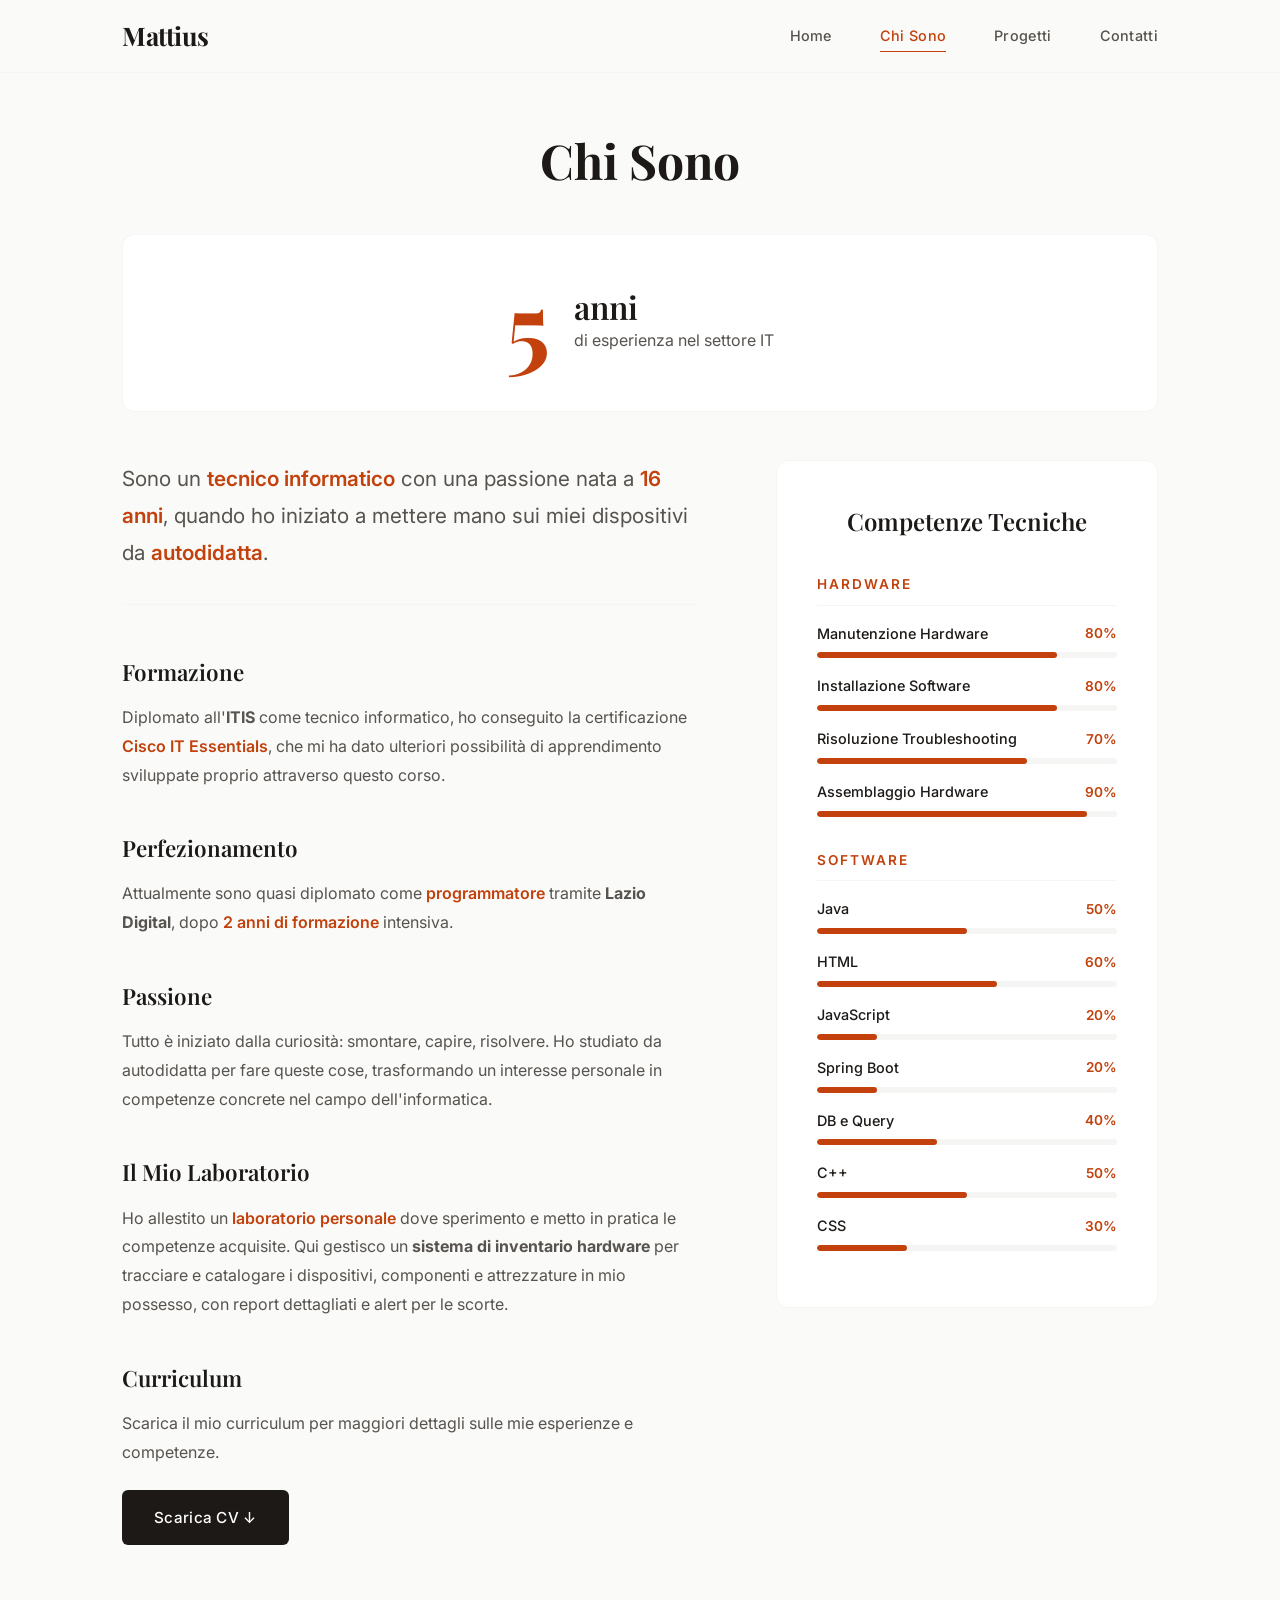
==== Portfolio_website/frontend/about.html @ 8f33f15b "First commit" ====
<!DOCTYPE html>
<html lang="it">
<head>
    <meta charset="UTF-8">
    <meta name="viewport" content="width=device-width, initial-scale=1.0">
    <title>Chi Sono | Mattia Verdinelli</title>
    <link rel="preconnect" href="https://fonts.googleapis.com">
    <link href="https://fonts.googleapis.com/css2?family=Inter:wght@300;400;500;600;700&family=Playfair+Display:wght@600;700&display=swap" rel="stylesheet">
    <link rel="stylesheet" href="css/main.css">
    <link rel="stylesheet" href="css/responsive.css">
</head>
<body>
    <!-- NAVBAR -->
    <nav class="navbar">
        <div class="nav-container">
            <a href="index.html" class="nav-logo">Mattius</a>
            
            <ul class="nav-menu">
                <li><a href="index.html" class="nav-link">Home</a></li>
                <li><a href="about.html" class="nav-link active">Chi Sono</a></li>
                <li><a href="projects.html" class="nav-link">Progetti</a></li>
                <li><a href="contact.html" class="nav-link">Contatti</a></li>
            </ul>
            
            <div class="hamburger">
                <span class="bar"></span>
                <span class="bar"></span>
                <span class="bar"></span>
            </div>
        </div>
    </nav>
    
    <!-- ABOUT PAGE -->
    <section class="about-page">
        <div class="container">
            <h1 class="page-title">Chi Sono</h1>
            
            <!-- ESPERIENZA IN EVIDENZA -->
            <div class="experience-highlight">
                <span class="experience-number">5</span>
                <div class="experience-text">
                    <span class="experience-years">anni</span>
                    <span class="experience-label">di esperienza nel settore IT</span>
                </div>
            </div>
            
            <div class="about-content">
                <div class="about-text">
                    <p class="about-lead">
                        Sono un <span class="accent">tecnico informatico</span> con una passione nata a <span class="accent">16 anni</span>, 
                        quando ho iniziato a mettere mano sui miei dispositivi da <span class="accent">autodidatta</span>.
                    </p>
                    
                    <div class="about-block">
                        <h3>Formazione</h3>
                        <p>
                            Diplomato all'<strong>ITIS</strong> come tecnico informatico, ho conseguito la certificazione 
                            <span class="accent">Cisco IT Essentials</span>, che mi ha dato ulteriori possibilità di apprendimento 
                            sviluppate proprio attraverso questo corso.
                        </p>
                    </div>
                    
                    <div class="about-block">
                        <h3>Perfezionamento</h3>
                        <p>
                            Attualmente sono quasi diplomato come <span class="accent">programmatore</span> tramite 
                            <strong>Lazio Digital</strong>, dopo <span class="accent">2 anni di formazione</span> intensiva.
                        </p>
                    </div>
                    
                    <div class="about-block">
                        <h3>Passione</h3>
                        <p>
                            Tutto è iniziato dalla curiosità: smontare, capire, risolvere. 
                            Ho studiato da autodidatta per fare queste cose, trasformando un interesse personale 
                            in competenze concrete nel campo dell'informatica.
                        </p>
                    </div>
                    
                    <div class="about-block">
                        <h3>Il Mio Laboratorio</h3>
                        <p>
                            Ho allestito un <span class="accent">laboratorio personale</span> dove sperimento e metto in pratica 
                            le competenze acquisite. Qui gestisco un <strong>sistema di inventario hardware</strong> 
                            per tracciare e catalogare i dispositivi, componenti e attrezzature in mio possesso, 
                            con report dettagliati e alert per le scorte.
                        </p>
                    </div>
                    
                    <div class="about-block about-block-cv">
                        <h3>Curriculum</h3>
                        <p>
                            Scarica il mio curriculum per maggiori dettagli sulle mie esperienze e competenze.
                        </p>
                        <a href="assets/documents/CV-Mattia-Verdinelli.pdf" class="btn btn-primary" download>
                            Scarica CV ↓
                        </a>
                    </div>
                </div>
                
                <!-- COMPETENZE CON BARRE -->
                <div class="skills-panel">
                    <h3 class="skills-title">Competenze Tecniche</h3>
                    
                    <div class="skills-category">
                        <h4>Hardware</h4>
                        
                        <div class="skill-item">
                            <div class="skill-header">
                                <span>Manutenzione Hardware</span>
                                <span class="skill-percent">80%</span>
                            </div>
                            <div class="skill-bar">
                                <div class="skill-fill" style="width: 80%;"></div>
                            </div>
                        </div>
                        
                        <div class="skill-item">
                            <div class="skill-header">
                                <span>Installazione Software</span>
                                <span class="skill-percent">80%</span>
                            </div>
                            <div class="skill-bar">
                                <div class="skill-fill" style="width: 80%;"></div>
                            </div>
                        </div>
                        
                        <div class="skill-item">
                            <div class="skill-header">
                                <span>Risoluzione Troubleshooting</span>
                                <span class="skill-percent">70%</span>
                            </div>
                            <div class="skill-bar">
                                <div class="skill-fill" style="width: 70%;"></div>
                            </div>
                        </div>
                        
                        <div class="skill-item">
                            <div class="skill-header">
                                <span>Assemblaggio Hardware</span>
                                <span class="skill-percent">90%</span>
                            </div>
                            <div class="skill-bar">
                                <div class="skill-fill" style="width: 90%;"></div>
                            </div>
                        </div>
                    </div>
                    
                    <div class="skills-category">
                        <h4>Software</h4>
                        
                        <div class="skill-item">
                            <div class="skill-header">
                                <span>Java</span>
                                <span class="skill-percent">50%</span>
                            </div>
                            <div class="skill-bar">
                                <div class="skill-fill" style="width: 50%;"></div>
                            </div>
                        </div>
                        
                        <div class="skill-item">
                            <div class="skill-header">
                                <span>HTML</span>
                                <span class="skill-percent">60%</span>
                            </div>
                            <div class="skill-bar">
                                <div class="skill-fill" style="width: 60%;"></div>
                            </div>
                        </div>
                        
                        <div class="skill-item">
                            <div class="skill-header">
                                <span>JavaScript</span>
                                <span class="skill-percent">20%</span>
                            </div>
                            <div class="skill-bar">
                                <div class="skill-fill" style="width: 20%;"></div>
                            </div>
                        </div>
                        
                        <div class="skill-item">
                            <div class="skill-header">
                                <span>Spring Boot</span>
                                <span class="skill-percent">20%</span>
                            </div>
                            <div class="skill-bar">
                                <div class="skill-fill" style="width: 20%;"></div>
                            </div>
                        </div>
                        
                        <div class="skill-item">
                            <div class="skill-header">
                                <span>DB e Query</span>
                                <span class="skill-percent">40%</span>
                            </div>
                            <div class="skill-bar">
                                <div class="skill-fill" style="width: 40%;"></div>
                            </div>
                        </div>
                        
                        <div class="skill-item">
                            <div class="skill-header">
                                <span>C++</span>
                                <span class="skill-percent">50%</span>
                            </div>
                            <div class="skill-bar">
                                <div class="skill-fill" style="width: 50%;"></div>
                            </div>
                        </div>
                        
                        <div class="skill-item">
                            <div class="skill-header">
                                <span>CSS</span>
                                <span class="skill-percent">30%</span>
                            </div>
                            <div class="skill-bar">
                                <div class="skill-fill" style="width: 30%;"></div>
                            </div>
                        </div>
                    </div>
                </div>
            </div>
        </div>
    </section>

    <script src="js/main.js"></script>
</body>
</html>
---- Portfolio_website/frontend/css/main.css ----
/* ========================================
   VARIABILI - TEMA CHIARO
   ======================================== */
:root {
    --bg: #fafaf9;
    --bg-card: #ffffff;
    --text-primary: #1c1917;
    --text-secondary: #57534e;
    --text-muted: #a8a29e;
    --accent: #c2410c;
    --accent-light: #ea580c;
    --border: #e7e5e4;
    --border-light: #f5f5f4;
    --shadow: 0 1px 3px rgba(0, 0, 0, 0.05);
    --shadow-lg: 0 10px 40px rgba(0, 0, 0, 0.08);
    --radius: 6px;
    --transition: all 0.25s cubic-bezier(0.4, 0, 0.2, 1);
}

/* ========================================
   RESET & BASE
   ======================================== */
* {
    margin: 0;
    padding: 0;
    box-sizing: border-box;
}

html {
    scroll-behavior: smooth;
    font-size: 16px;
}

body {
    font-family: 'Inter', system-ui, -apple-system, sans-serif;
    background-color: var(--bg);
    color: var(--text-primary);
    line-height: 1.7;
    -webkit-font-smoothing: antialiased;
}

/* ========================================
   NAVBAR
   ======================================== */
.navbar {
    position: fixed;
    top: 0;
    width: 100%;
    background: rgba(250, 250, 249, 0.92);
    backdrop-filter: blur(12px);
    border-bottom: 1px solid var(--border-light);
    z-index: 1000;
}

.nav-container {
    max-width: 1100px;
    margin: 0 auto;
    display: flex;
    justify-content: space-between;
    align-items: center;
    height: 72px;
    padding: 0 2rem;
}

.nav-logo {
    font-family: 'Playfair Display', serif;
    font-size: 1.6rem;
    font-weight: 700;
    color: var(--text-primary);
    text-decoration: none;
    letter-spacing: -0.5px;
    transition: var(--transition);
}

.nav-logo:hover {
    color: var(--accent);
}

.nav-menu {
    display: flex;
    list-style: none;
    gap: 3rem;
}

.nav-link {
    color: var(--text-secondary);
    text-decoration: none;
    font-weight: 500;
    font-size: 0.9rem;
    letter-spacing: 0.3px;
    padding: 0.5rem 0;
    position: relative;
    transition: var(--transition);
}

.nav-link:hover {
    color: var(--text-primary);
}

.nav-link.active {
    color: var(--accent);
}

.nav-link::after {
    content: '';
    position: absolute;
    bottom: 0;
    left: 0;
    width: 0;
    height: 1.5px;
    background: var(--accent);
    transition: var(--transition);
}

.nav-link:hover::after,
.nav-link.active::after {
    width: 100%;
}

.hamburger {
    display: none;
    cursor: pointer;
    padding: 0.5rem;
}

.bar {
    display: block;
    width: 22px;
    height: 1.5px;
    margin: 5px auto;
    background: var(--text-primary);
    border-radius: 1px;
    transition: var(--transition);
}

/* ========================================
   HERO - DUE COLONNE
   ======================================== */
.hero {
    min-height: 100vh;
    display: flex;
    align-items: center;
    justify-content: center;
    padding: 100px 2rem 4rem;
}

.hero-container {
    max-width: 1100px;
    width: 100%;
    display: grid;
    grid-template-columns: 1.3fr 1fr;
    gap: 5rem;
    align-items: center;
    animation: fadeInUp 0.8s ease-out;
}

.hero-text {
    text-align: left;
}

.hero-subtitle {
    color: var(--accent);
    font-size: 0.85rem;
    font-weight: 600;
    letter-spacing: 3px;
    text-transform: uppercase;
    margin-bottom: 1rem;
}

.hero-title {
    font-family: 'Playfair Display', serif;
    font-size: clamp(3rem, 6vw, 5rem);
    font-weight: 700;
    color: var(--text-primary);
    line-height: 1.05;
    margin-bottom: 1rem;
    letter-spacing: -1px;
}

.hero-role {
    font-size: 1.3rem;
    font-weight: 400;
    color: var(--text-secondary);
    margin-bottom: 1.5rem;
}

.hero-line {
    width: 60px;
    height: 2px;
    background: var(--accent);
    margin-bottom: 1.5rem;
}

.hero-description {
    font-size: 1.05rem;
    color: var(--text-secondary);
    margin-bottom: 2rem;
    max-width: 480px;
    line-height: 1.8;
}

.accent {
    color: var(--accent);
    font-weight: 600;
    text-decoration: none;
    border-bottom: none;
    padding-bottom: 0;
}

/* FOTO */
.hero-image {
    display: flex;
    justify-content: center;
    align-items: center;
}

.hero-image img {
    width: 380px;
    height: 380px;
    object-fit: cover;
    border-radius: 12px;
    box-shadow: var(--shadow-lg);
    transition: var(--transition);
}

.hero-image img:hover {
    transform: scale(1.02);
}

/* Bottoni */
.hero-buttons {
    display: flex;
    gap: 1.5rem;
    align-items: center;
    flex-wrap: wrap;
}

.btn {
    display: inline-flex;
    align-items: center;
    gap: 0.5rem;
    padding: 0.9rem 2rem;
    border-radius: var(--radius);
    text-decoration: none;
    font-weight: 500;
    font-size: 0.95rem;
    transition: var(--transition);
    letter-spacing: 0.3px;
}

.btn-primary {
    background: var(--text-primary);
    color: #ffffff;
}

.btn-primary:hover {
    background: var(--accent);
    transform: translateY(-2px);
    box-shadow: var(--shadow-lg);
}

.btn-secondary {
    color: var(--text-secondary);
    padding: 0.9rem 0;
    background: none;
    border: none;
}

.btn-secondary:hover {
    color: var(--accent);
}

/* ========================================
   SEZIONI GENERALI
   ======================================== */
.container {
    max-width: 1100px;
    margin: 0 auto;
    padding: 0 2rem;
}

.section-title {
    font-family: 'Playfair Display', serif;
    font-size: 2.5rem;
    font-weight: 700;
    color: var(--text-primary);
    margin-bottom: 0.5rem;
    text-align: center;
}

.section-subtitle {
    color: var(--text-secondary);
    text-align: center;
    margin-bottom: 3rem;
    font-size: 1.05rem;
}

/* ========================================
   PAGINA CHI SONO
   ======================================== */
.about-page {
    padding: 120px 0 4rem;
    background: var(--bg);
    min-height: 100vh;
}

.about-content {
    display: grid;
    grid-template-columns: 1.5fr 1fr;
    gap: 5rem;
    align-items: start;
    margin-top: 3rem;
}

.about-text {
    text-align: left;
}

.about-lead {
    font-size: 1.3rem;
    line-height: 1.8;
    color: var(--text-secondary);
    margin-bottom: 3rem;
    padding-bottom: 2rem;
    border-bottom: 1px solid var(--border-light);
}

.about-block {
    margin-bottom: 2.5rem;
}

.about-block-cv {
    margin-bottom: 5rem;
}

.about-block h3 {
    font-family: 'Playfair Display', serif;
    font-size: 1.4rem;
    font-weight: 600;
    color: var(--text-primary);
    margin-bottom: 0.75rem;
}

.about-block p {
    color: var(--text-secondary);
    line-height: 1.8;
    font-size: 1rem;
    margin-bottom: 1.5rem;
}

/* ESPERIENZA IN EVIDENZA */
.experience-highlight {
    display: flex;
    align-items: center;
    justify-content: center;
    gap: 1.5rem;
    margin: 2rem 0 3rem;
    padding: 2.5rem;
    background: var(--bg-card);
    border-radius: 12px;
    border: 1px solid var(--border-light);
    text-align: center;
}

.experience-number {
    font-family: 'Playfair Display', serif;
    font-size: 6rem;
    font-weight: 700;
    color: var(--accent);
    line-height: 1;
}

.experience-text {
    display: flex;
    flex-direction: column;
    align-items: flex-start;
    text-align: left;
}

.experience-years {
    font-family: 'Playfair Display', serif;
    font-size: 2rem;
    font-weight: 600;
    color: var(--text-primary);
    line-height: 1;
    text-transform: lowercase;
}

.experience-label {
    font-size: 1rem;
    color: var(--text-secondary);
    margin-top: 0.25rem;
}

/* COMPETENZE - BARRE PERCENTUALI */
.skills-panel {
    background: var(--bg-card);
    border-radius: 12px;
    padding: 2.5rem;
    border: 1px solid var(--border-light);
    position: sticky;
    top: 100px;
}

.skills-title {
    font-family: 'Playfair Display', serif;
    font-size: 1.5rem;
    font-weight: 600;
    color: var(--text-primary);
    margin-bottom: 2rem;
    text-align: center;
}

.skills-category {
    margin-bottom: 2rem;
}

.skills-category:last-child {
    margin-bottom: 0;
}

.skills-category h4 {
    font-size: 0.85rem;
    font-weight: 600;
    color: var(--accent);
    text-transform: uppercase;
    letter-spacing: 2px;
    margin-bottom: 1rem;
    padding-bottom: 0.5rem;
    border-bottom: 1px solid var(--border-light);
}

.skill-item {
    margin-bottom: 1rem;
}

.skill-header {
    display: flex;
    justify-content: space-between;
    align-items: center;
    margin-bottom: 0.4rem;
}

.skill-header span:first-child {
    font-size: 0.9rem;
    font-weight: 500;
    color: var(--text-primary);
}

.skill-percent {
    font-size: 0.85rem;
    font-weight: 600;
    color: var(--accent);
}

.skill-bar {
    width: 100%;
    height: 6px;
    background: var(--border-light);
    border-radius: 3px;
    overflow: hidden;
}

.skill-fill {
    height: 100%;
    background: var(--accent);
    border-radius: 3px;
    transition: width 1s ease-out;
}

/* ========================================
   PAGINA PROGETTI
   ======================================== */
.projects-page {
    padding: 120px 0 4rem;
    background: var(--bg);
    min-height: 100vh;
}

.page-title {
    font-family: 'Playfair Display', serif;
    font-size: 3rem;
    font-weight: 700;
    color: var(--text-primary);
    text-align: center;
    margin-bottom: 0.5rem;
}

.page-subtitle {
    color: var(--text-secondary);
    text-align: center;
    margin-bottom: 3rem;
    font-size: 1.1rem;
}

.projects-grid {
    display: grid;
    grid-template-columns: repeat(auto-fit, minmax(320px, 1fr));
    gap: 2rem;
}

.project-card {
    background: var(--bg-card);
    border-radius: 12px;
    overflow: hidden;
    border: 1px solid var(--border-light);
    transition: var(--transition);
}

.project-card:hover {
    transform: translateY(-5px);
    box-shadow: var(--shadow-lg);
    border-color: var(--border);
}

.project-image {
    width: 100%;
    height: 250px;
    overflow: hidden;
    background: linear-gradient(135deg, #e7e5e4 0%, #d6d3d1 100%);
}

.project-image img {
    width: 100%;
    height: 100%;
    object-fit: cover;
    object-position: top;
    transition: var(--transition);
}

.project-card:hover .project-image img {
    transform: scale(1.05);
}

.project-content {
    padding: 1.5rem;
}

.project-content h3 {
    font-size: 1.25rem;
    font-weight: 600;
    color: var(--text-primary);
    margin-bottom: 0.75rem;
}

.project-content p {
    color: var(--text-secondary);
    font-size: 0.95rem;
    line-height: 1.6;
    margin-bottom: 1rem;
}

.project-tags {
    display: flex;
    gap: 0.5rem;
    flex-wrap: wrap;
    margin-bottom: 1.25rem;
}

/* TAG ARANCIONE PIENO */
.tag {
    background: var(--accent);
    color: #ffffff;
    padding: 0.35rem 0.85rem;
    border-radius: 20px;
    font-size: 0.8rem;
    font-weight: 500;
}

.project-links {
    display: flex;
    gap: 1.5rem;
}

.project-link {
    color: var(--accent);
    text-decoration: none;
    font-weight: 500;
    font-size: 0.9rem;
    transition: var(--transition);
}

.project-link:hover {
    color: var(--accent-light);
}

/* ========================================
   PROGETTO PROSSIMAMENTE
   ======================================== */
.project-upcoming {
    opacity: 0.85;
    position: relative;
}

.project-upcoming .project-image {
    background: linear-gradient(135deg, #d6d3d1 0%, #a8a29e 100%);
    display: flex;
    align-items: center;
    justify-content: center;
    position: relative;
}

.upcoming-badge {
    background: var(--accent);
    color: #ffffff;
    padding: 0.5rem 1.5rem;
    border-radius: 20px;
    font-size: 0.85rem;
    font-weight: 600;
    letter-spacing: 1px;
    text-transform: uppercase;
}

/* ========================================
   PAGINA CONTATTI - RIFATTA
   ======================================== */
.contact-page {
    padding: 120px 0 4rem;
    background: var(--bg);
    min-height: 100vh;
}

.contact-header {
    text-align: center;
    margin-bottom: 4rem;
}

.contact-layout {
    max-width: 700px;
    margin: 0 auto;
}

.contact-main {
    background: var(--bg-card);
    border-radius: 12px;
    border: 1px solid var(--border-light);
    padding: 2.5rem;
    margin-bottom: 2rem;
}

.contact-item {
    display: flex;
    flex-direction: column;
    gap: 0.25rem;
    padding: 1.25rem 0;
}

.contact-item:first-child {
    padding-top: 0;
}

.contact-item:last-child {
    padding-bottom: 0;
}

.contact-label {
    font-size: 0.8rem;
    font-weight: 600;
    text-transform: uppercase;
    letter-spacing: 2px;
    color: var(--accent);
}

.contact-value {
    font-size: 1.3rem;
    font-weight: 500;
    color: var(--text-primary);
    text-decoration: none;
    transition: var(--transition);
}

.contact-value:hover {
    color: var(--accent);
}

.contact-divider {
    height: 1px;
    background: var(--border-light);
}

/* Social links */
.contact-social {
    display: flex;
    flex-direction: column;
    gap: 0.75rem;
}

.social-link {
    display: flex;
    justify-content: space-between;
    align-items: center;
    padding: 1.25rem 1.5rem;
    background: var(--bg-card);
    border-radius: 12px;
    border: 1px solid var(--border-light);
    text-decoration: none;
    transition: var(--transition);
}

.social-link:hover {
    border-color: var(--accent);
    transform: translateX(5px);
}

.social-name {
    font-size: 1rem;
    font-weight: 500;
    color: var(--text-primary);
}

.social-arrow {
    font-size: 1.2rem;
    color: var(--accent);
    transition: var(--transition);
}

.social-link:hover .social-arrow {
    transform: translateX(5px);
}

/* ========================================
   ANIMATIONS
   ======================================== */
@keyframes fadeInUp {
    from {
        opacity: 0;
        transform: translateY(25px);
    }
    to {
        opacity: 1;
        transform: translateY(0);
    }
}
---- Portfolio_website/frontend/css/responsive.css ----
/* ========================================
   RESPONSIVE
   ======================================== */
@media (max-width: 768px) {
    .hamburger {
        display: block;
    }
    
    .hamburger.active .bar:nth-child(1) {
        transform: translateY(6.5px) rotate(45deg);
    }
    
    .hamburger.active .bar:nth-child(2) {
        opacity: 0;
    }
    
    .hamburger.active .bar:nth-child(3) {
        transform: translateY(-6.5px) rotate(-45deg);
    }
    
    .nav-menu {
        position: fixed;
        left: -100%;
        top: 72px;
        flex-direction: column;
        gap: 0;
        background: var(--bg-card);
        width: 100%;
        text-align: left;
        transition: 0.35s ease;
        border-bottom: 1px solid var(--border);
        box-shadow: var(--shadow-lg);
        padding: 1rem 0;
    }
    
    .nav-menu.active {
        left: 0;
    }
    
    .nav-link {
        display: block;
        padding: 1rem 2rem;
        font-size: 1rem;
    }
    
    .nav-link::after {
        display: none;
    }
    
    .nav-link:hover {
        background: var(--bg);
    }
    
    /* Hero Mobile */
    .hero-container {
        grid-template-columns: 1fr;
        gap: 2rem;
        text-align: center;
    }
    
    .hero-text {
        text-align: center;
    }
    
    .hero-line {
        margin: 0 auto 1.5rem;
    }
    
    .hero-description {
        margin-left: auto;
        margin-right: auto;
    }
    
    .hero-buttons {
        justify-content: center;
    }
    
    .hero-image img {
        width: 280px;
        height: 280px;
    }
    
    .hero-title {
        font-size: 2.5rem;
    }
    
    /* About Mobile */
    .about-content {
        grid-template-columns: 1fr;
        gap: 3rem;
    }
    
    .about-image img {
        max-width: 280px;
        height: 350px;
    }
    
    .about-lead {
        font-size: 1.1rem;
    }
    
    .about-block-cv {
        margin-bottom: 3rem;
    }
    
    .experience-highlight {
        flex-direction: column;
        gap: 0.5rem;
        padding: 1.5rem;
    }
    
    .experience-number {
        font-size: 4rem;
    }
    
    .experience-text {
        align-items: center;
        text-align: center;
    }
    
    .experience-years {
        font-size: 1.5rem;
    }
    
    .skills-panel {
        position: static;
        padding: 1.5rem;
    }
    
    .skills-title {
        font-size: 1.3rem;
    }
    
    /* Progetti Mobile */
    .page-title {
        font-size: 2.2rem;
    }
    
    .projects-grid {
        grid-template-columns: 1fr;
    }
    
    /* Contatti Mobile */
    .contact-main {
        padding: 1.5rem;
    }
    
    .contact-value {
        font-size: 1.1rem;
    }
    
    .social-link:hover {
        transform: translateX(3px);
    }
}

@media (max-width: 480px) {
    .hero-title {
        font-size: 2rem;
    }
    
    .hero-role {
        font-size: 1.1rem;
    }
    
    .btn {
        width: 100%;
        justify-content: center;
    }
}
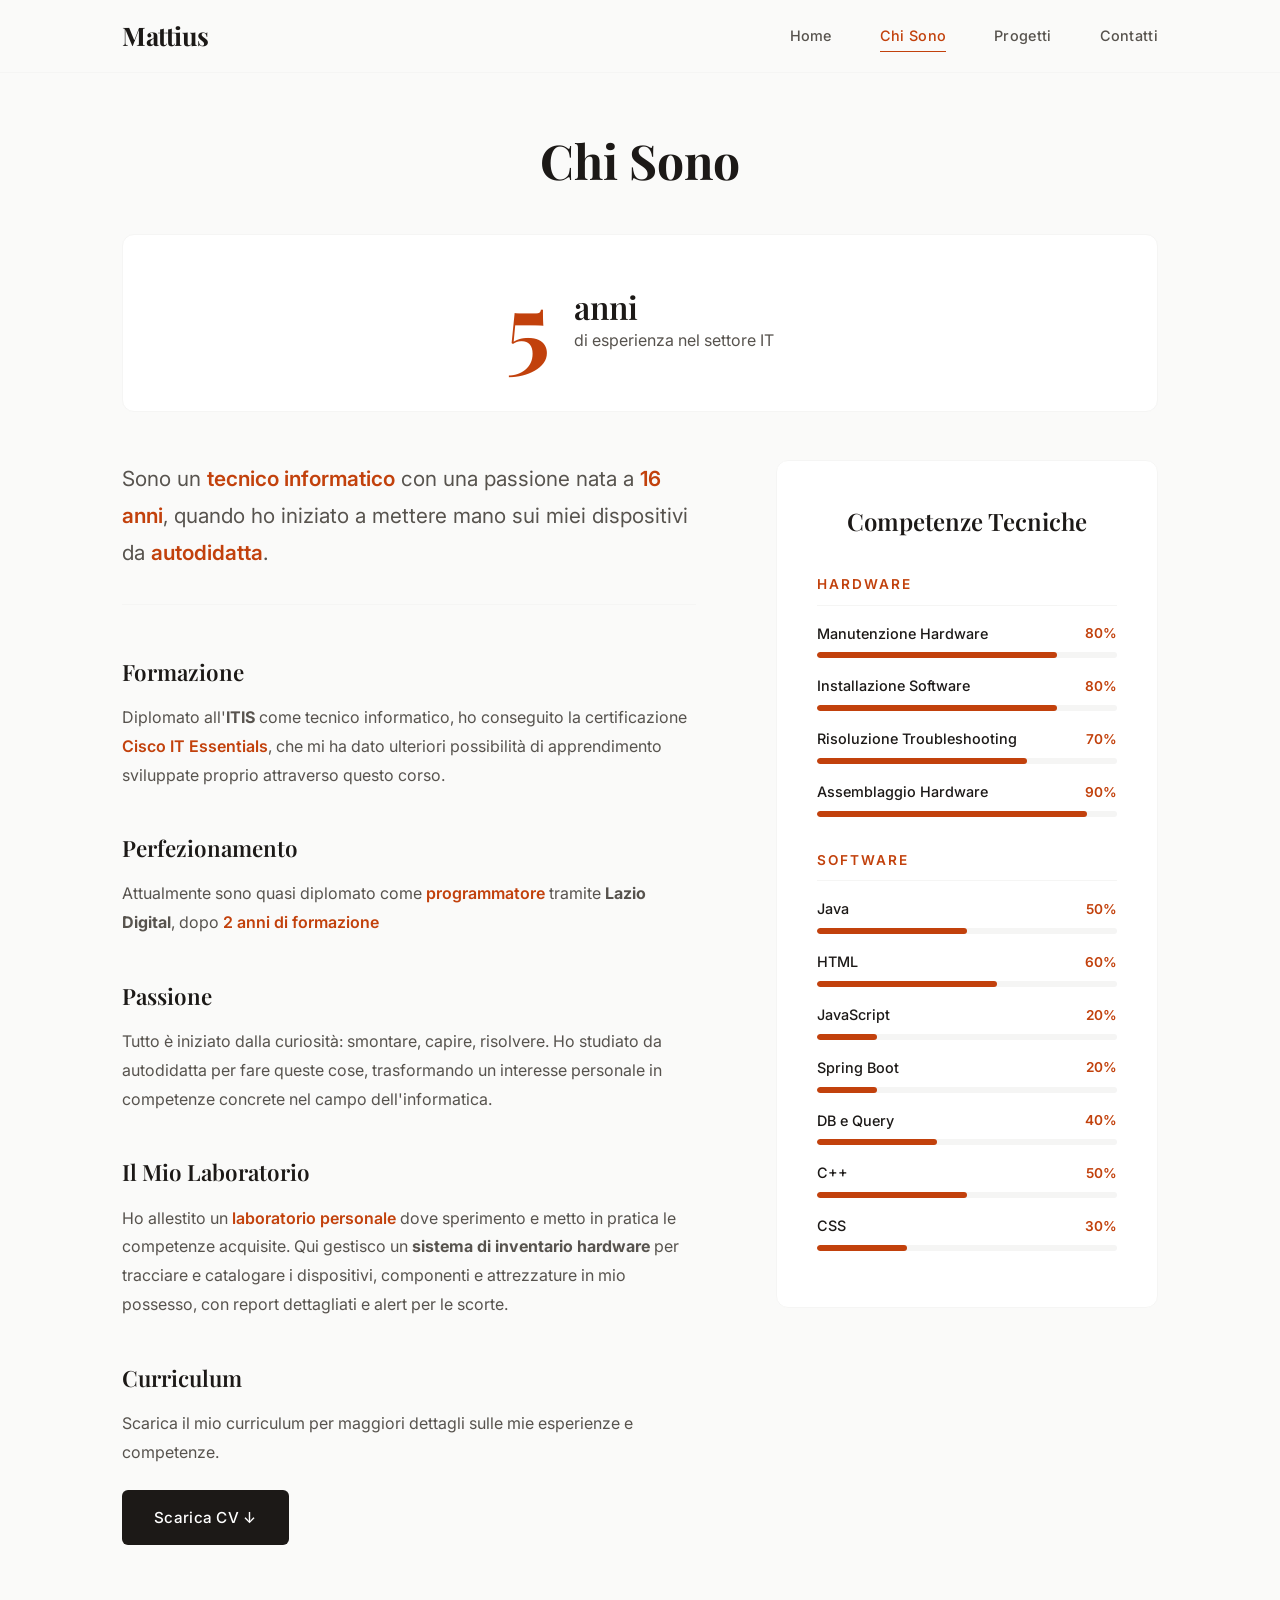
==== commit a5732c6d: "update picture" ====
--- a/Portfolio_website/frontend/about.html
+++ b/Portfolio_website/frontend/about.html
@@ -64,7 +64,7 @@
                         <h3>Perfezionamento</h3>
                         <p>
                             Attualmente sono quasi diplomato come <span class="accent">programmatore</span> tramite 
-                            <strong>Lazio Digital</strong>, dopo <span class="accent">2 anni di formazione</span> intensiva.
+                            <strong>Lazio Digital</strong>, dopo <span class="accent">2 anni di formazione</span>
                         </p>
                     </div>
                     
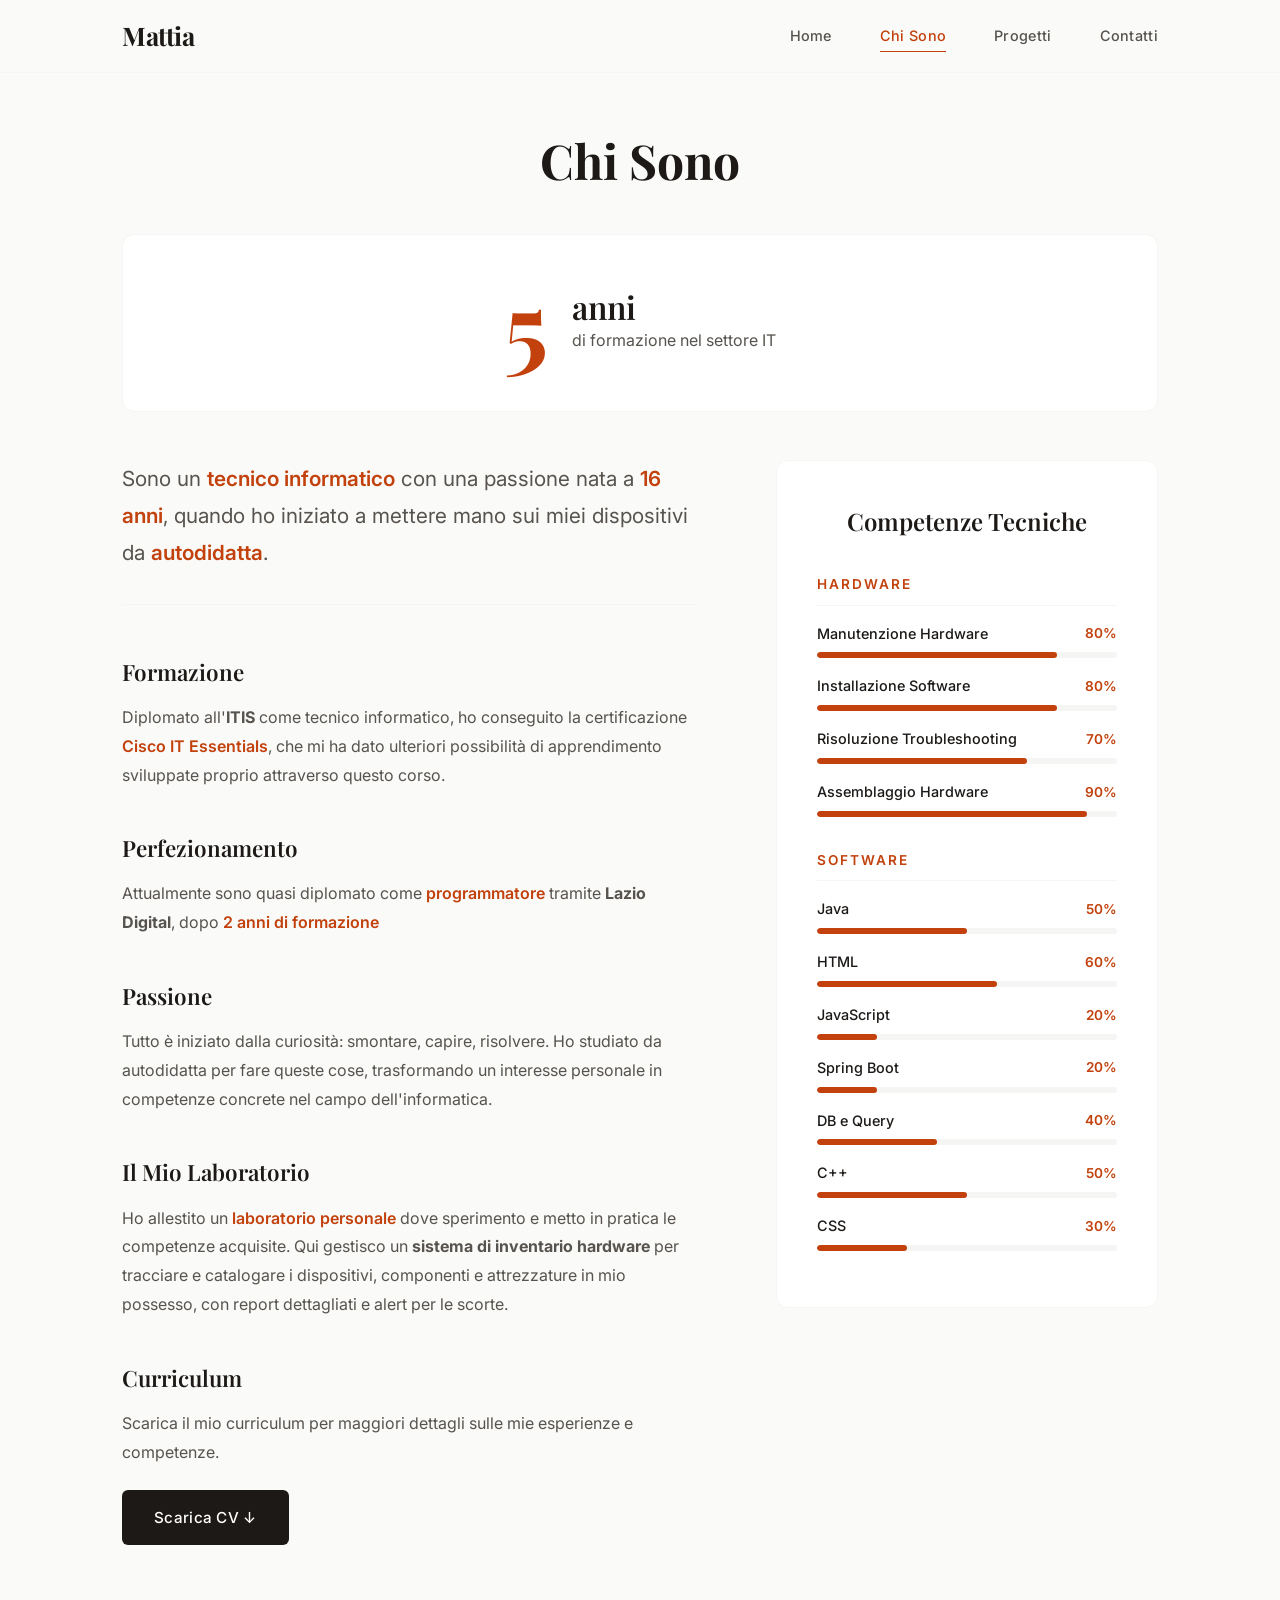
==== commit 762feb5a: "modifica per colloquio" ====
--- a/Portfolio_website/frontend/about.html
+++ b/Portfolio_website/frontend/about.html
@@ -13,7 +13,7 @@
     <!-- NAVBAR -->
     <nav class="navbar">
         <div class="nav-container">
-            <a href="index.html" class="nav-logo">Mattius</a>
+            <a href="index.html" class="nav-logo">Mattia</a>
             
             <ul class="nav-menu">
                 <li><a href="index.html" class="nav-link">Home</a></li>
@@ -40,7 +40,7 @@
                 <span class="experience-number">5</span>
                 <div class="experience-text">
                     <span class="experience-years">anni</span>
-                    <span class="experience-label">di esperienza nel settore IT</span>
+                    <span class="experience-label">di formazione nel settore IT</span>
                 </div>
             </div>
             
